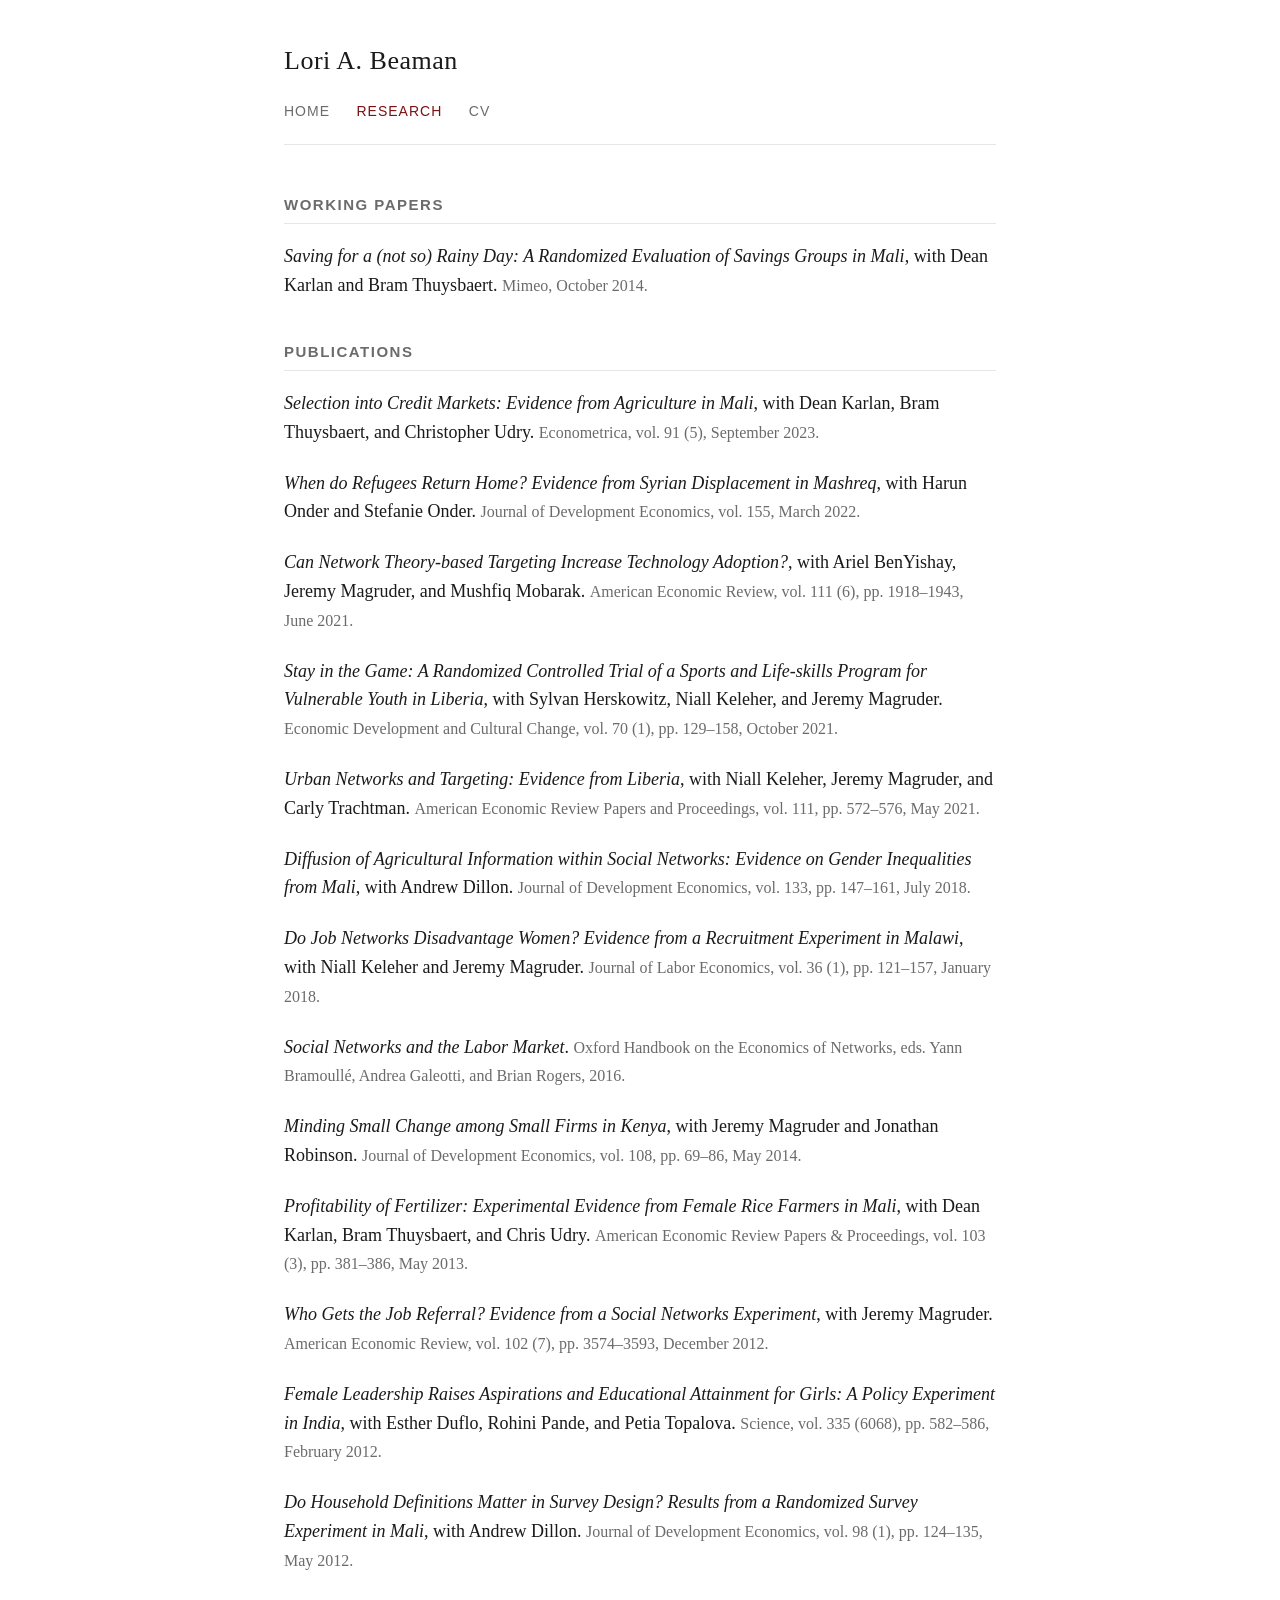
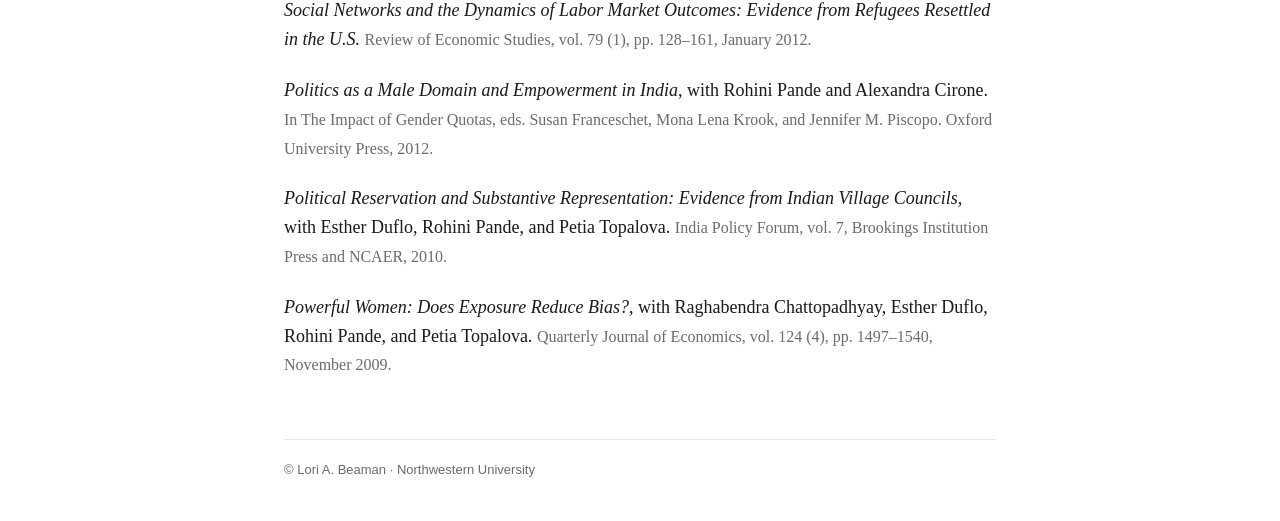
==== research.html @ d9690f34 "Add files via upload" ====
<!DOCTYPE html>
<html lang="en">
<head>
  <meta charset="utf-8">
  <meta name="viewport" content="width=device-width, initial-scale=1">
  <title>Research — Lori A. Beaman</title>
  <meta name="description" content="Publications and working papers by Lori A. Beaman.">
  <link rel="stylesheet" href="style.css">
</head>
<body>
  <div class="wrap">
    <header>
      <h1 class="site-name"><a href="index.html">Lori A. Beaman</a></h1>
      <nav>
        <a href="index.html">Home</a>
        <a href="research.html" class="active">Research</a>
        <a href="beaman_cv.pdf">CV</a>
      </nav>
    </header>

    <main>
      <h2>Working Papers</h2>
      <ul class="pub-list">
        <li>
          <span class="pub-title">Saving for a (not so) Rainy Day: A Randomized Evaluation of Savings Groups in Mali</span>,
          with Dean Karlan and Bram Thuysbaert.
          <span class="pub-meta">Mimeo, October 2014.</span>
        </li>
      </ul>

      <h2>Publications</h2>
      <ul class="pub-list">
        <li>
          <span class="pub-title">Selection into Credit Markets: Evidence from Agriculture in Mali</span>,
          with Dean Karlan, Bram Thuysbaert, and Christopher Udry.
          <span class="pub-meta">Econometrica, vol. 91 (5), September 2023.</span>
        </li>
        <li>
          <span class="pub-title">When do Refugees Return Home? Evidence from Syrian Displacement in Mashreq</span>,
          with Harun Onder and Stefanie Onder.
          <span class="pub-meta">Journal of Development Economics, vol. 155, March 2022.</span>
        </li>
        <li>
          <span class="pub-title">Can Network Theory-based Targeting Increase Technology Adoption?</span>,
          with Ariel BenYishay, Jeremy Magruder, and Mushfiq Mobarak.
          <span class="pub-meta">American Economic Review, vol. 111 (6), pp. 1918–1943, June 2021.</span>
        </li>
        <li>
          <span class="pub-title">Stay in the Game: A Randomized Controlled Trial of a Sports and Life-skills Program for Vulnerable Youth in Liberia</span>,
          with Sylvan Herskowitz, Niall Keleher, and Jeremy Magruder.
          <span class="pub-meta">Economic Development and Cultural Change, vol. 70 (1), pp. 129–158, October 2021.</span>
        </li>
        <li>
          <span class="pub-title">Urban Networks and Targeting: Evidence from Liberia</span>,
          with Niall Keleher, Jeremy Magruder, and Carly Trachtman.
          <span class="pub-meta">American Economic Review Papers and Proceedings, vol. 111, pp. 572–576, May 2021.</span>
        </li>
        <li>
          <span class="pub-title">Diffusion of Agricultural Information within Social Networks: Evidence on Gender Inequalities from Mali</span>,
          with Andrew Dillon.
          <span class="pub-meta">Journal of Development Economics, vol. 133, pp. 147–161, July 2018.</span>
        </li>
        <li>
          <span class="pub-title">Do Job Networks Disadvantage Women? Evidence from a Recruitment Experiment in Malawi</span>,
          with Niall Keleher and Jeremy Magruder.
          <span class="pub-meta">Journal of Labor Economics, vol. 36 (1), pp. 121–157, January 2018.</span>
        </li>
        <li>
          <span class="pub-title">Social Networks and the Labor Market</span>.
          <span class="pub-meta">Oxford Handbook on the Economics of Networks, eds. Yann Bramoullé, Andrea Galeotti, and Brian Rogers, 2016.</span>
        </li>
        <li>
          <span class="pub-title">Minding Small Change among Small Firms in Kenya</span>,
          with Jeremy Magruder and Jonathan Robinson.
          <span class="pub-meta">Journal of Development Economics, vol. 108, pp. 69–86, May 2014.</span>
        </li>
        <li>
          <span class="pub-title">Profitability of Fertilizer: Experimental Evidence from Female Rice Farmers in Mali</span>,
          with Dean Karlan, Bram Thuysbaert, and Chris Udry.
          <span class="pub-meta">American Economic Review Papers &amp; Proceedings, vol. 103 (3), pp. 381–386, May 2013.</span>
        </li>
        <li>
          <span class="pub-title">Who Gets the Job Referral? Evidence from a Social Networks Experiment</span>,
          with Jeremy Magruder.
          <span class="pub-meta">American Economic Review, vol. 102 (7), pp. 3574–3593, December 2012.</span>
        </li>
        <li>
          <span class="pub-title">Female Leadership Raises Aspirations and Educational Attainment for Girls: A Policy Experiment in India</span>,
          with Esther Duflo, Rohini Pande, and Petia Topalova.
          <span class="pub-meta">Science, vol. 335 (6068), pp. 582–586, February 2012.</span>
        </li>
        <li>
          <span class="pub-title">Do Household Definitions Matter in Survey Design? Results from a Randomized Survey Experiment in Mali</span>,
          with Andrew Dillon.
          <span class="pub-meta">Journal of Development Economics, vol. 98 (1), pp. 124–135, May 2012.</span>
        </li>
        <li>
          <span class="pub-title">Social Networks and the Dynamics of Labor Market Outcomes: Evidence from Refugees Resettled in the U.S.</span>
          <span class="pub-meta">Review of Economic Studies, vol. 79 (1), pp. 128–161, January 2012.</span>
        </li>
        <li>
          <span class="pub-title">Politics as a Male Domain and Empowerment in India</span>,
          with Rohini Pande and Alexandra Cirone.
          <span class="pub-meta">In The Impact of Gender Quotas, eds. Susan Franceschet, Mona Lena Krook, and Jennifer M. Piscopo. Oxford University Press, 2012.</span>
        </li>
        <li>
          <span class="pub-title">Political Reservation and Substantive Representation: Evidence from Indian Village Councils</span>,
          with Esther Duflo, Rohini Pande, and Petia Topalova.
          <span class="pub-meta">India Policy Forum, vol. 7, Brookings Institution Press and NCAER, 2010.</span>
        </li>
        <li>
          <span class="pub-title">Powerful Women: Does Exposure Reduce Bias?</span>,
          with Raghabendra Chattopadhyay, Esther Duflo, Rohini Pande, and Petia Topalova.
          <span class="pub-meta">Quarterly Journal of Economics, vol. 124 (4), pp. 1497–1540, November 2009.</span>
        </li>
      </ul>
    </main>

    <footer>
      &copy; Lori A. Beaman · Northwestern University
    </footer>
  </div>
</body>
</html>
---- style.css ----
:root {
  --ink: #1a1a1a;
  --muted: #6b6b6b;
  --rule: #e6e6e6;
  --link: #7b1113; /* Northwestern-ish deep red */
  --link-hover: #a1272a;
  --maxw: 760px;
}

* { box-sizing: border-box; }

html { -webkit-text-size-adjust: 100%; }

body {
  margin: 0;
  font-family: Georgia, "Times New Roman", serif;
  color: var(--ink);
  line-height: 1.6;
  font-size: 18px;
  background: #fff;
}

.wrap {
  max-width: var(--maxw);
  margin: 0 auto;
  padding: 0 24px;
}

/* Header / nav */
header {
  padding: 40px 0 8px;
}

.site-name {
  font-size: 26px;
  letter-spacing: 0.5px;
  margin: 0;
  font-weight: normal;
}

.site-name a { color: var(--ink); text-decoration: none; }

nav {
  margin-top: 14px;
  padding-bottom: 20px;
  border-bottom: 1px solid var(--rule);
}

nav a {
  font-family: Arial, Helvetica, sans-serif;
  font-size: 14px;
  text-transform: uppercase;
  letter-spacing: 1px;
  color: var(--muted);
  text-decoration: none;
  margin-right: 22px;
}

nav a:hover, nav a.active { color: var(--link); }

/* Home layout */
.intro {
  display: flex;
  gap: 32px;
  align-items: flex-start;
  padding: 36px 0 8px;
}

.intro img {
  width: 180px;
  height: auto;
  border-radius: 3px;
  flex-shrink: 0;
}

.intro .lede { margin-top: 0; }

h2 {
  font-size: 15px;
  font-family: Arial, Helvetica, sans-serif;
  text-transform: uppercase;
  letter-spacing: 1.5px;
  color: var(--muted);
  border-bottom: 1px solid var(--rule);
  padding-bottom: 6px;
  margin: 40px 0 18px;
}

a { color: var(--link); text-decoration: none; }
a:hover { color: var(--link-hover); text-decoration: underline; }

.contact p { margin: 4px 0; }

/* Publications */
.pub-list { list-style: none; padding: 0; margin: 0; }
.pub-list li { margin-bottom: 22px; }
.pub-title { font-style: italic; }
.pub-meta { color: var(--muted); font-size: 16px; }
.pub-links { font-family: Arial, Helvetica, sans-serif; font-size: 14px; }

footer {
  margin: 60px 0 40px;
  padding-top: 20px;
  border-top: 1px solid var(--rule);
  font-family: Arial, Helvetica, sans-serif;
  font-size: 13px;
  color: var(--muted);
}

@media (max-width: 560px) {
  body { font-size: 17px; }
  .intro { flex-direction: column; gap: 20px; }
  .intro img { width: 150px; }
}
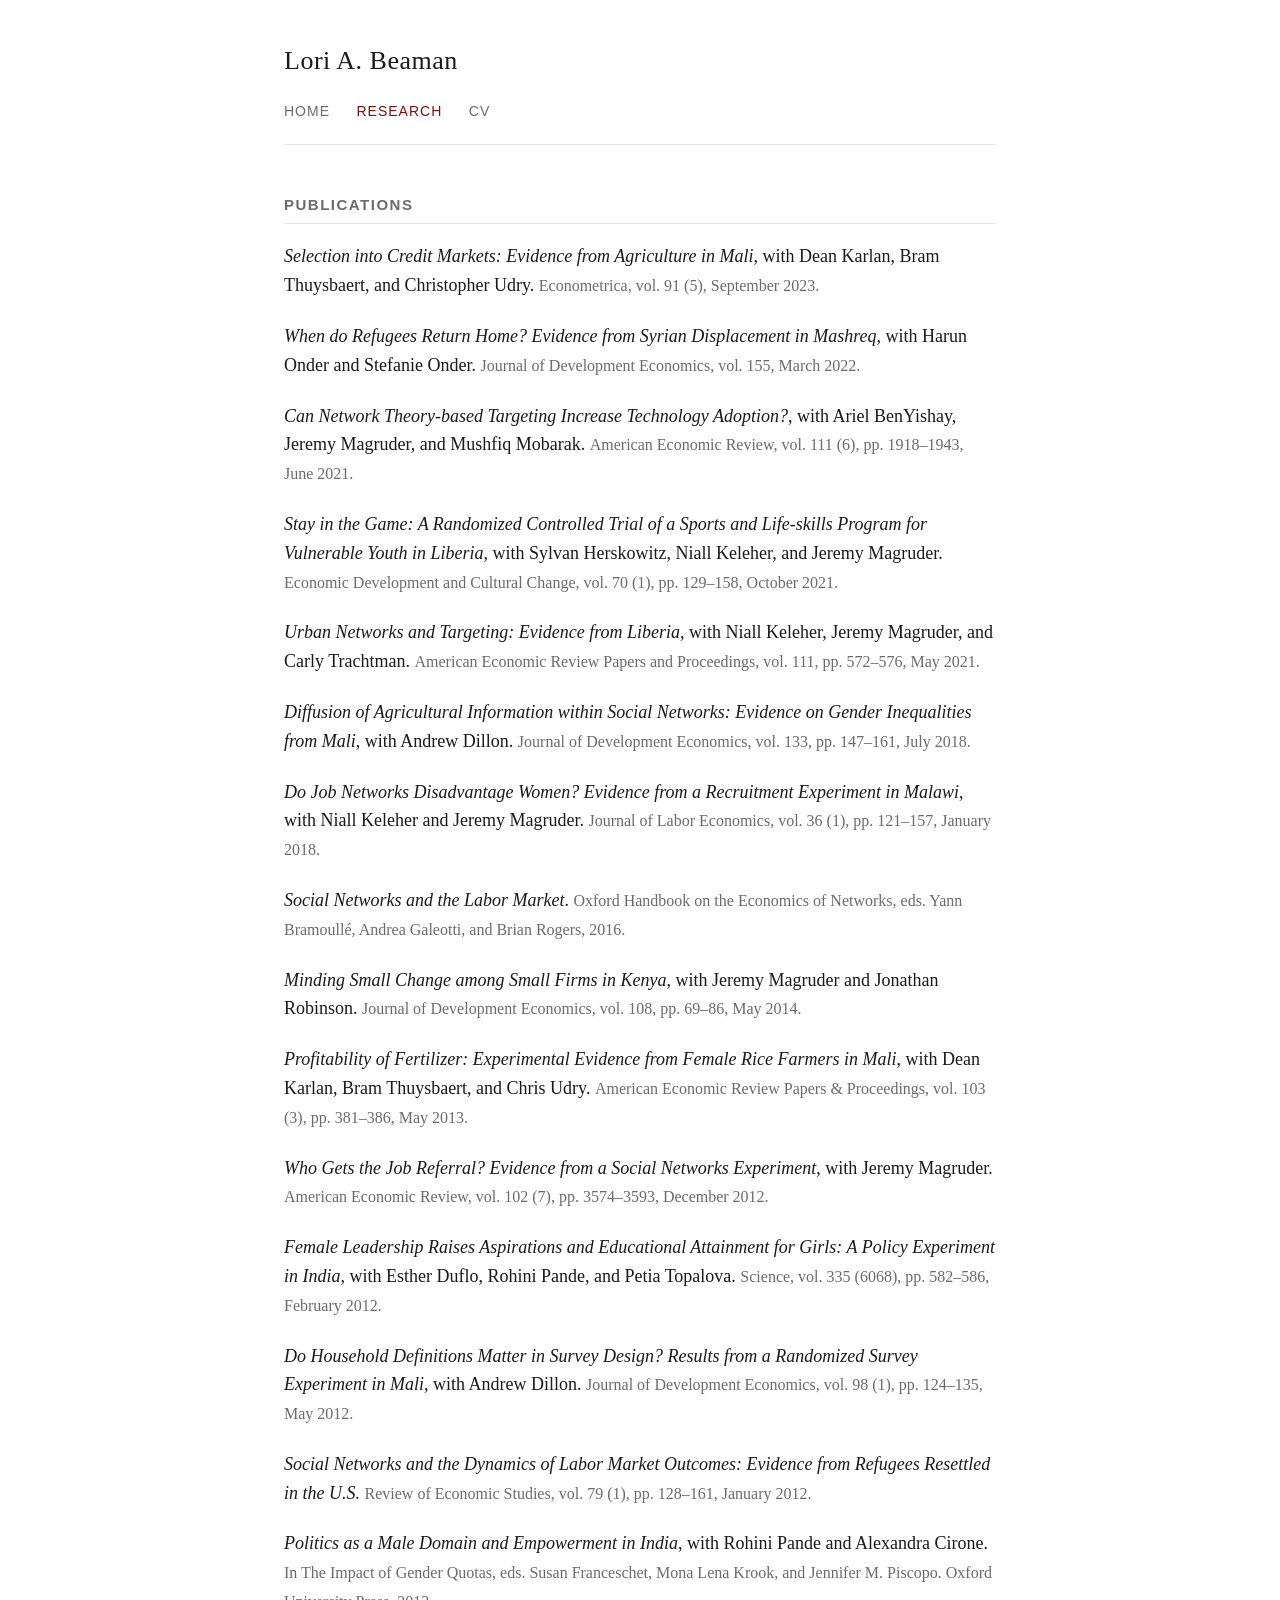
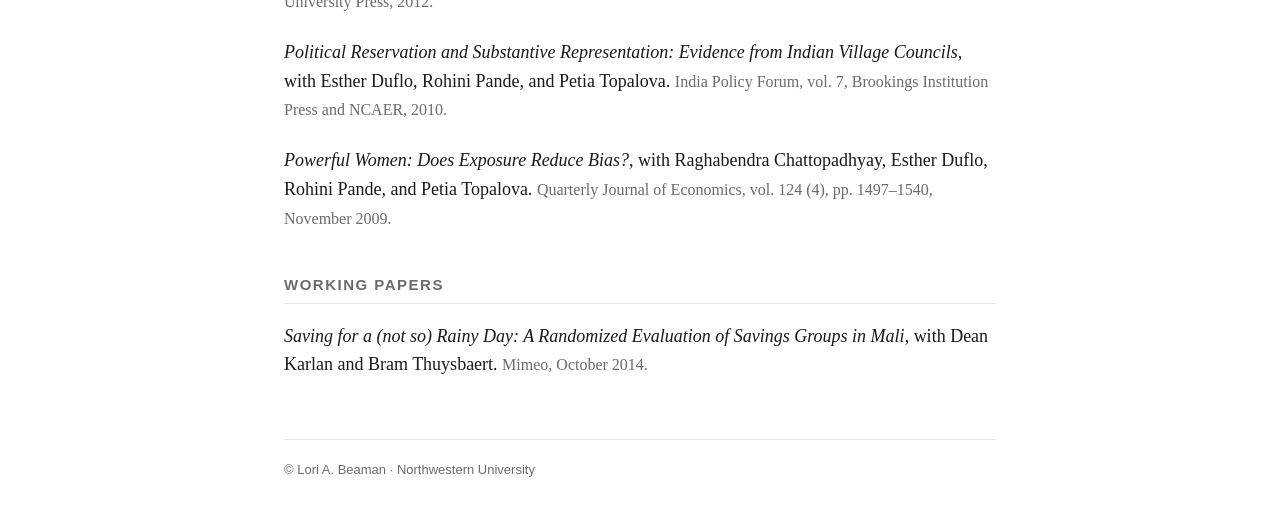
==== commit 8a25454c: "Update research.html" ====
--- a/research.html
+++ b/research.html
@@ -19,14 +19,6 @@
     </header>
 
     <main>
-      <h2>Working Papers</h2>
-      <ul class="pub-list">
-        <li>
-          <span class="pub-title">Saving for a (not so) Rainy Day: A Randomized Evaluation of Savings Groups in Mali</span>,
-          with Dean Karlan and Bram Thuysbaert.
-          <span class="pub-meta">Mimeo, October 2014.</span>
-        </li>
-      </ul>
 
       <h2>Publications</h2>
       <ul class="pub-list">
@@ -114,6 +106,15 @@
           <span class="pub-meta">Quarterly Journal of Economics, vol. 124 (4), pp. 1497–1540, November 2009.</span>
         </li>
       </ul>
+
+            <h2>Working Papers</h2>
+      <ul class="pub-list">
+        <li>
+          <span class="pub-title">Saving for a (not so) Rainy Day: A Randomized Evaluation of Savings Groups in Mali</span>,
+          with Dean Karlan and Bram Thuysbaert.
+          <span class="pub-meta">Mimeo, October 2014.</span>
+        </li>
+      </ul>
     </main>
 
     <footer>
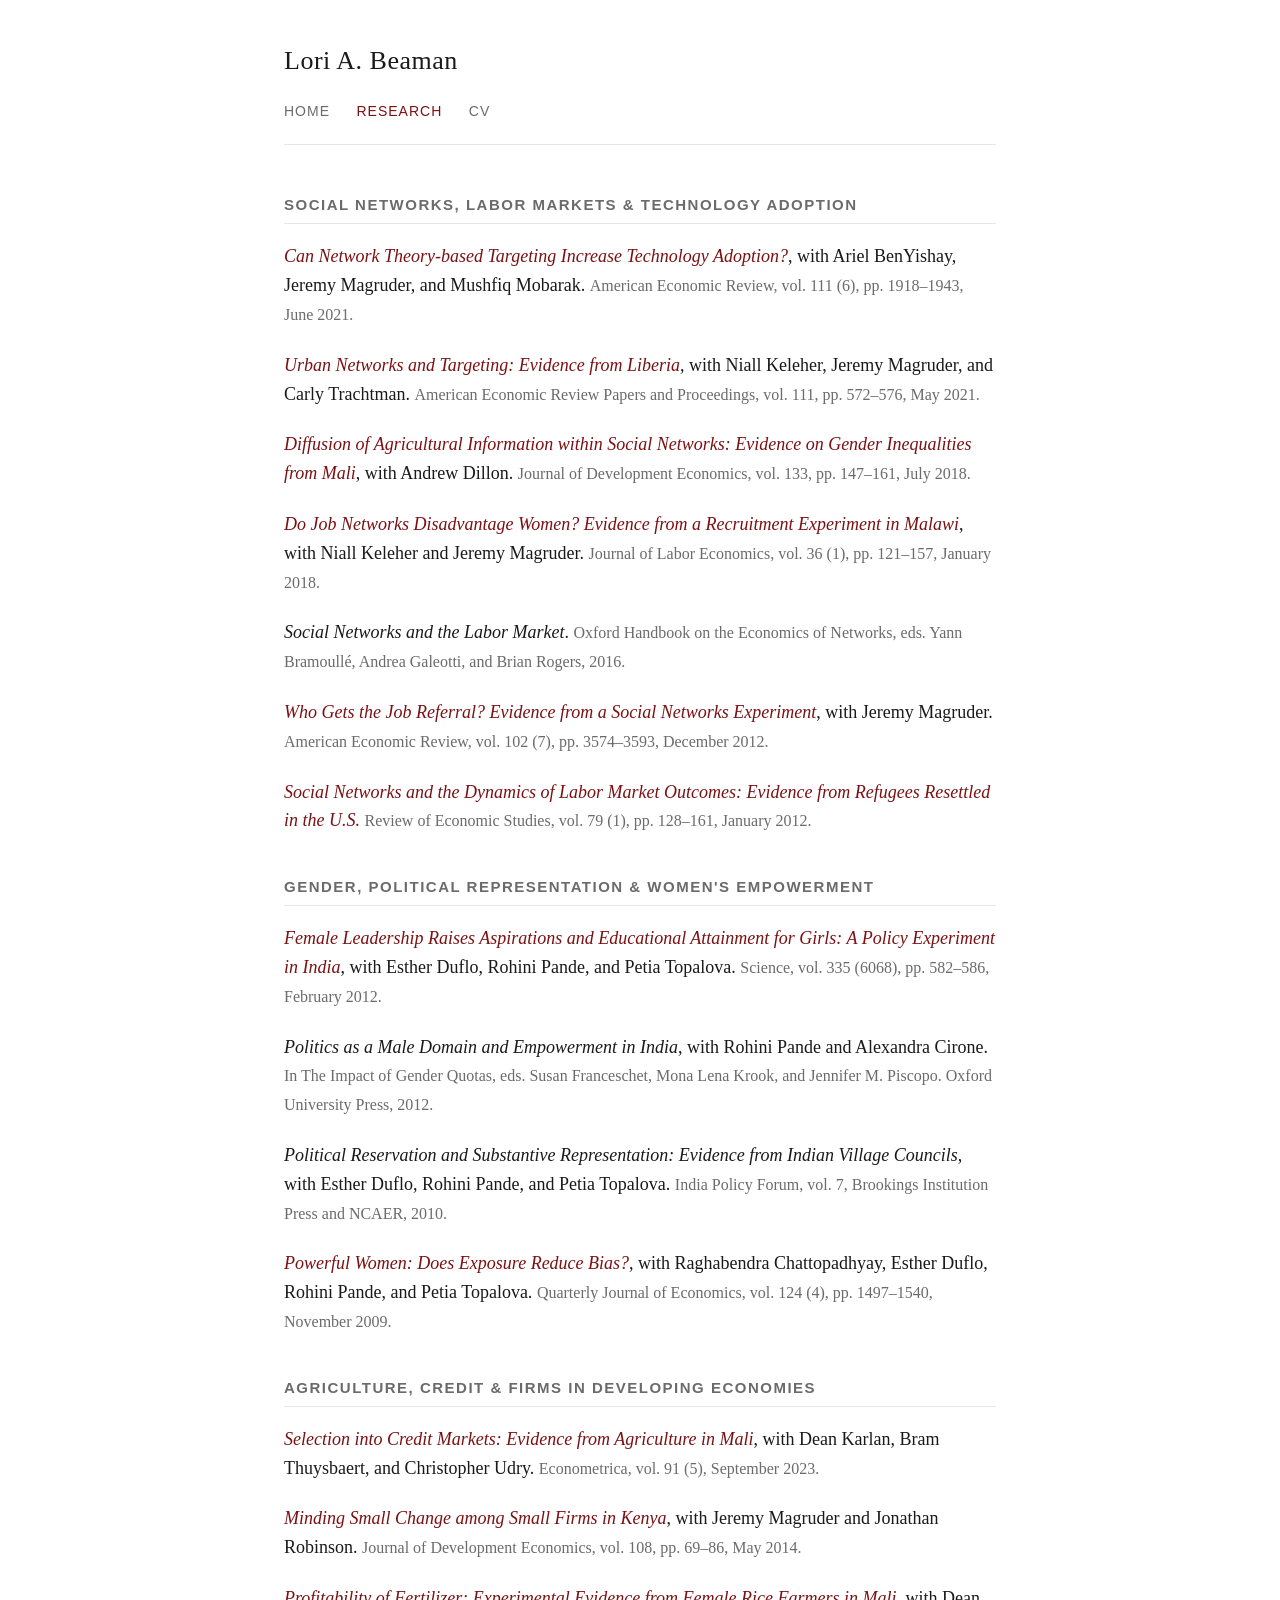
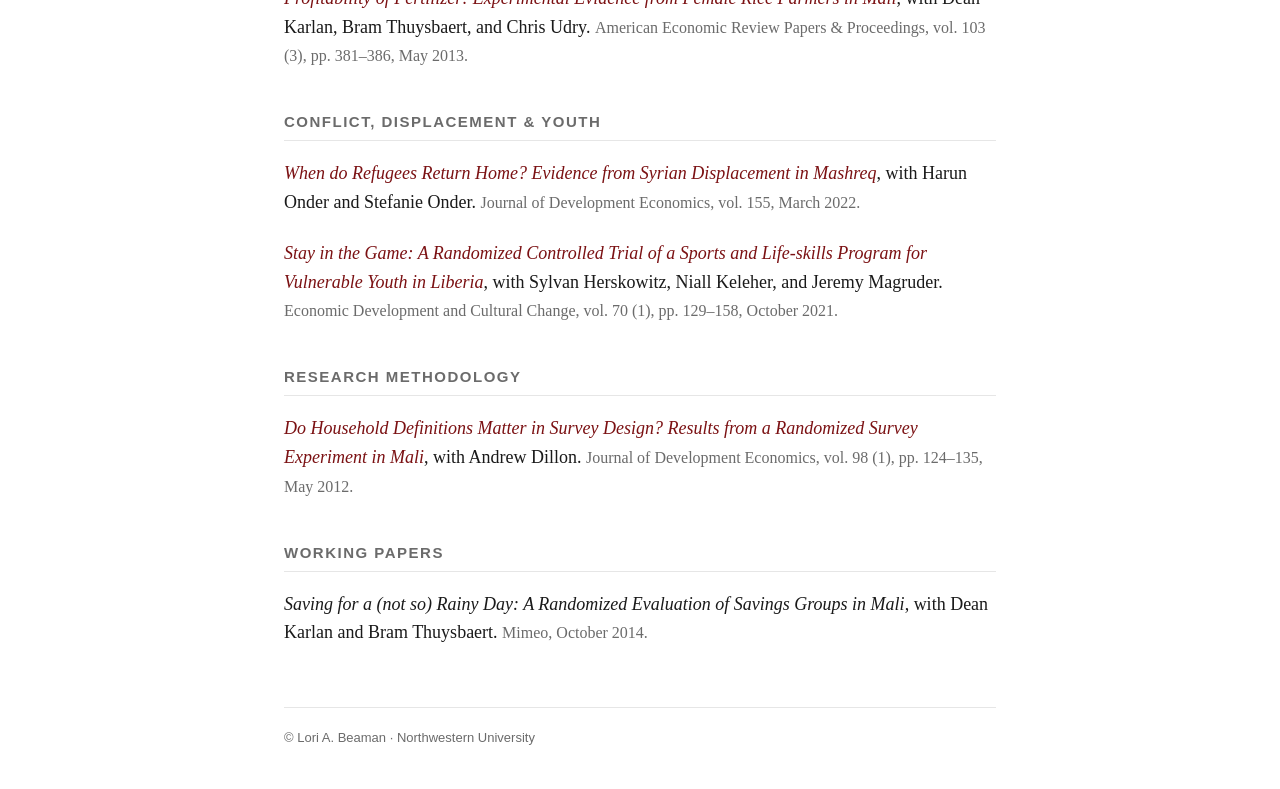
==== commit a59fccee: "Update file structure and research file" ====
--- a/research.html
+++ b/research.html
@@ -19,41 +19,25 @@
     </header>
 
     <main>
-
-      <h2>Publications</h2>
+      <h2>Social Networks, Labor Markets &amp; Technology Adoption</h2>
       <ul class="pub-list">
         <li>
-          <span class="pub-title">Selection into Credit Markets: Evidence from Agriculture in Mali</span>,
-          with Dean Karlan, Bram Thuysbaert, and Christopher Udry.
-          <span class="pub-meta">Econometrica, vol. 91 (5), September 2023.</span>
-        </li>
-        <li>
-          <span class="pub-title">When do Refugees Return Home? Evidence from Syrian Displacement in Mashreq</span>,
-          with Harun Onder and Stefanie Onder.
-          <span class="pub-meta">Journal of Development Economics, vol. 155, March 2022.</span>
-        </li>
-        <li>
-          <span class="pub-title">Can Network Theory-based Targeting Increase Technology Adoption?</span>,
+          <a class="pub-title" href="papers/BBMM_Jan2021.pdf">Can Network Theory-based Targeting Increase Technology Adoption?</a>,
           with Ariel BenYishay, Jeremy Magruder, and Mushfiq Mobarak.
           <span class="pub-meta">American Economic Review, vol. 111 (6), pp. 1918–1943, June 2021.</span>
         </li>
         <li>
-          <span class="pub-title">Stay in the Game: A Randomized Controlled Trial of a Sports and Life-skills Program for Vulnerable Youth in Liberia</span>,
-          with Sylvan Herskowitz, Niall Keleher, and Jeremy Magruder.
-          <span class="pub-meta">Economic Development and Cultural Change, vol. 70 (1), pp. 129–158, October 2021.</span>
-        </li>
-        <li>
-          <span class="pub-title">Urban Networks and Targeting: Evidence from Liberia</span>,
+          <a class="pub-title" href="papers/BKMT_Jan2021.pdf">Urban Networks and Targeting: Evidence from Liberia</a>,
           with Niall Keleher, Jeremy Magruder, and Carly Trachtman.
           <span class="pub-meta">American Economic Review Papers and Proceedings, vol. 111, pp. 572–576, May 2021.</span>
         </li>
         <li>
-          <span class="pub-title">Diffusion of Agricultural Information within Social Networks: Evidence on Gender Inequalities from Mali</span>,
+          <a class="pub-title" href="papers/BD_composting_2017.pdf">Diffusion of Agricultural Information within Social Networks: Evidence on Gender Inequalities from Mali</a>,
           with Andrew Dillon.
           <span class="pub-meta">Journal of Development Economics, vol. 133, pp. 147–161, July 2018.</span>
         </li>
         <li>
-          <span class="pub-title">Do Job Networks Disadvantage Women? Evidence from a Recruitment Experiment in Malawi</span>,
+          <a class="pub-title" href="papers/bkm_recruitment.pdf">Do Job Networks Disadvantage Women? Evidence from a Recruitment Experiment in Malawi</a>,
           with Niall Keleher and Jeremy Magruder.
           <span class="pub-meta">Journal of Labor Economics, vol. 36 (1), pp. 121–157, January 2018.</span>
         </li>
@@ -62,33 +46,22 @@
           <span class="pub-meta">Oxford Handbook on the Economics of Networks, eds. Yann Bramoullé, Andrea Galeotti, and Brian Rogers, 2016.</span>
         </li>
         <li>
-          <span class="pub-title">Minding Small Change among Small Firms in Kenya</span>,
-          with Jeremy Magruder and Jonathan Robinson.
-          <span class="pub-meta">Journal of Development Economics, vol. 108, pp. 69–86, May 2014.</span>
-        </li>
-        <li>
-          <span class="pub-title">Profitability of Fertilizer: Experimental Evidence from Female Rice Farmers in Mali</span>,
-          with Dean Karlan, Bram Thuysbaert, and Chris Udry.
-          <span class="pub-meta">American Economic Review Papers &amp; Proceedings, vol. 103 (3), pp. 381–386, May 2013.</span>
-        </li>
-        <li>
-          <span class="pub-title">Who Gets the Job Referral? Evidence from a Social Networks Experiment</span>,
+          <a class="pub-title" href="papers/beamanmagruder_networks.pdf">Who Gets the Job Referral? Evidence from a Social Networks Experiment</a>,
           with Jeremy Magruder.
           <span class="pub-meta">American Economic Review, vol. 102 (7), pp. 3574–3593, December 2012.</span>
         </li>
         <li>
-          <span class="pub-title">Female Leadership Raises Aspirations and Educational Attainment for Girls: A Policy Experiment in India</span>,
+          <a class="pub-title" href="papers/beaman_ethnicnetworks.pdf">Social Networks and the Dynamics of Labor Market Outcomes: Evidence from Refugees Resettled in the U.S.</a>
+          <span class="pub-meta">Review of Economic Studies, vol. 79 (1), pp. 128–161, January 2012.</span>
+        </li>
+      </ul>
+
+      <h2>Gender, Political Representation &amp; Women's Empowerment</h2>
+      <ul class="pub-list">
+        <li>
+          <a class="pub-title" href="https://doi.org/10.1126/science.1212382">Female Leadership Raises Aspirations and Educational Attainment for Girls: A Policy Experiment in India</a>,
           with Esther Duflo, Rohini Pande, and Petia Topalova.
           <span class="pub-meta">Science, vol. 335 (6068), pp. 582–586, February 2012.</span>
-        </li>
-        <li>
-          <span class="pub-title">Do Household Definitions Matter in Survey Design? Results from a Randomized Survey Experiment in Mali</span>,
-          with Andrew Dillon.
-          <span class="pub-meta">Journal of Development Economics, vol. 98 (1), pp. 124–135, May 2012.</span>
-        </li>
-        <li>
-          <span class="pub-title">Social Networks and the Dynamics of Labor Market Outcomes: Evidence from Refugees Resettled in the U.S.</span>
-          <span class="pub-meta">Review of Economic Studies, vol. 79 (1), pp. 128–161, January 2012.</span>
         </li>
         <li>
           <span class="pub-title">Politics as a Male Domain and Empowerment in India</span>,
@@ -101,13 +74,55 @@
           <span class="pub-meta">India Policy Forum, vol. 7, Brookings Institution Press and NCAER, 2010.</span>
         </li>
         <li>
-          <span class="pub-title">Powerful Women: Does Exposure Reduce Bias?</span>,
+          <a class="pub-title" href="papers/powerfulwomen.pdf">Powerful Women: Does Exposure Reduce Bias?</a>,
           with Raghabendra Chattopadhyay, Esther Duflo, Rohini Pande, and Petia Topalova.
           <span class="pub-meta">Quarterly Journal of Economics, vol. 124 (4), pp. 1497–1540, November 2009.</span>
         </li>
       </ul>
 
-            <h2>Working Papers</h2>
+      <h2>Agriculture, Credit &amp; Firms in Developing Economies</h2>
+      <ul class="pub-list">
+        <li>
+          <a class="pub-title" href="papers/BKTU_March2023_all.pdf">Selection into Credit Markets: Evidence from Agriculture in Mali</a>,
+          with Dean Karlan, Bram Thuysbaert, and Christopher Udry.
+          <span class="pub-meta">Econometrica, vol. 91 (5), September 2023.</span>
+        </li>
+        <li>
+          <a class="pub-title" href="papers/BMR_change_Jan2014.pdf">Minding Small Change among Small Firms in Kenya</a>,
+          with Jeremy Magruder and Jonathan Robinson.
+          <span class="pub-meta">Journal of Development Economics, vol. 108, pp. 69–86, May 2014.</span>
+        </li>
+        <li>
+          <a class="pub-title" href="papers/fertilizer_mali.pdf">Profitability of Fertilizer: Experimental Evidence from Female Rice Farmers in Mali</a>,
+          with Dean Karlan, Bram Thuysbaert, and Chris Udry.
+          <span class="pub-meta">American Economic Review Papers &amp; Proceedings, vol. 103 (3), pp. 381–386, May 2013.</span>
+        </li>
+      </ul>
+
+      <h2>Conflict, Displacement &amp; Youth</h2>
+      <ul class="pub-list">
+        <li>
+          <a class="pub-title" href="papers/Beamanetal_2022_JDE.pdf">When do Refugees Return Home? Evidence from Syrian Displacement in Mashreq</a>,
+          with Harun Onder and Stefanie Onder.
+          <span class="pub-meta">Journal of Development Economics, vol. 155, March 2022.</span>
+        </li>
+        <li>
+          <a class="pub-title" href="papers/BHKM_2019.pdf">Stay in the Game: A Randomized Controlled Trial of a Sports and Life-skills Program for Vulnerable Youth in Liberia</a>,
+          with Sylvan Herskowitz, Niall Keleher, and Jeremy Magruder.
+          <span class="pub-meta">Economic Development and Cultural Change, vol. 70 (1), pp. 129–158, October 2021.</span>
+        </li>
+      </ul>
+
+      <h2>Research Methodology</h2>
+      <ul class="pub-list">
+        <li>
+          <a class="pub-title" href="papers/beamandillon_HHdef.pdf">Do Household Definitions Matter in Survey Design? Results from a Randomized Survey Experiment in Mali</a>,
+          with Andrew Dillon.
+          <span class="pub-meta">Journal of Development Economics, vol. 98 (1), pp. 124–135, May 2012.</span>
+        </li>
+      </ul>
+
+      <h2>Working Papers</h2>
       <ul class="pub-list">
         <li>
           <span class="pub-title">Saving for a (not so) Rainy Day: A Randomized Evaluation of Savings Groups in Mali</span>,
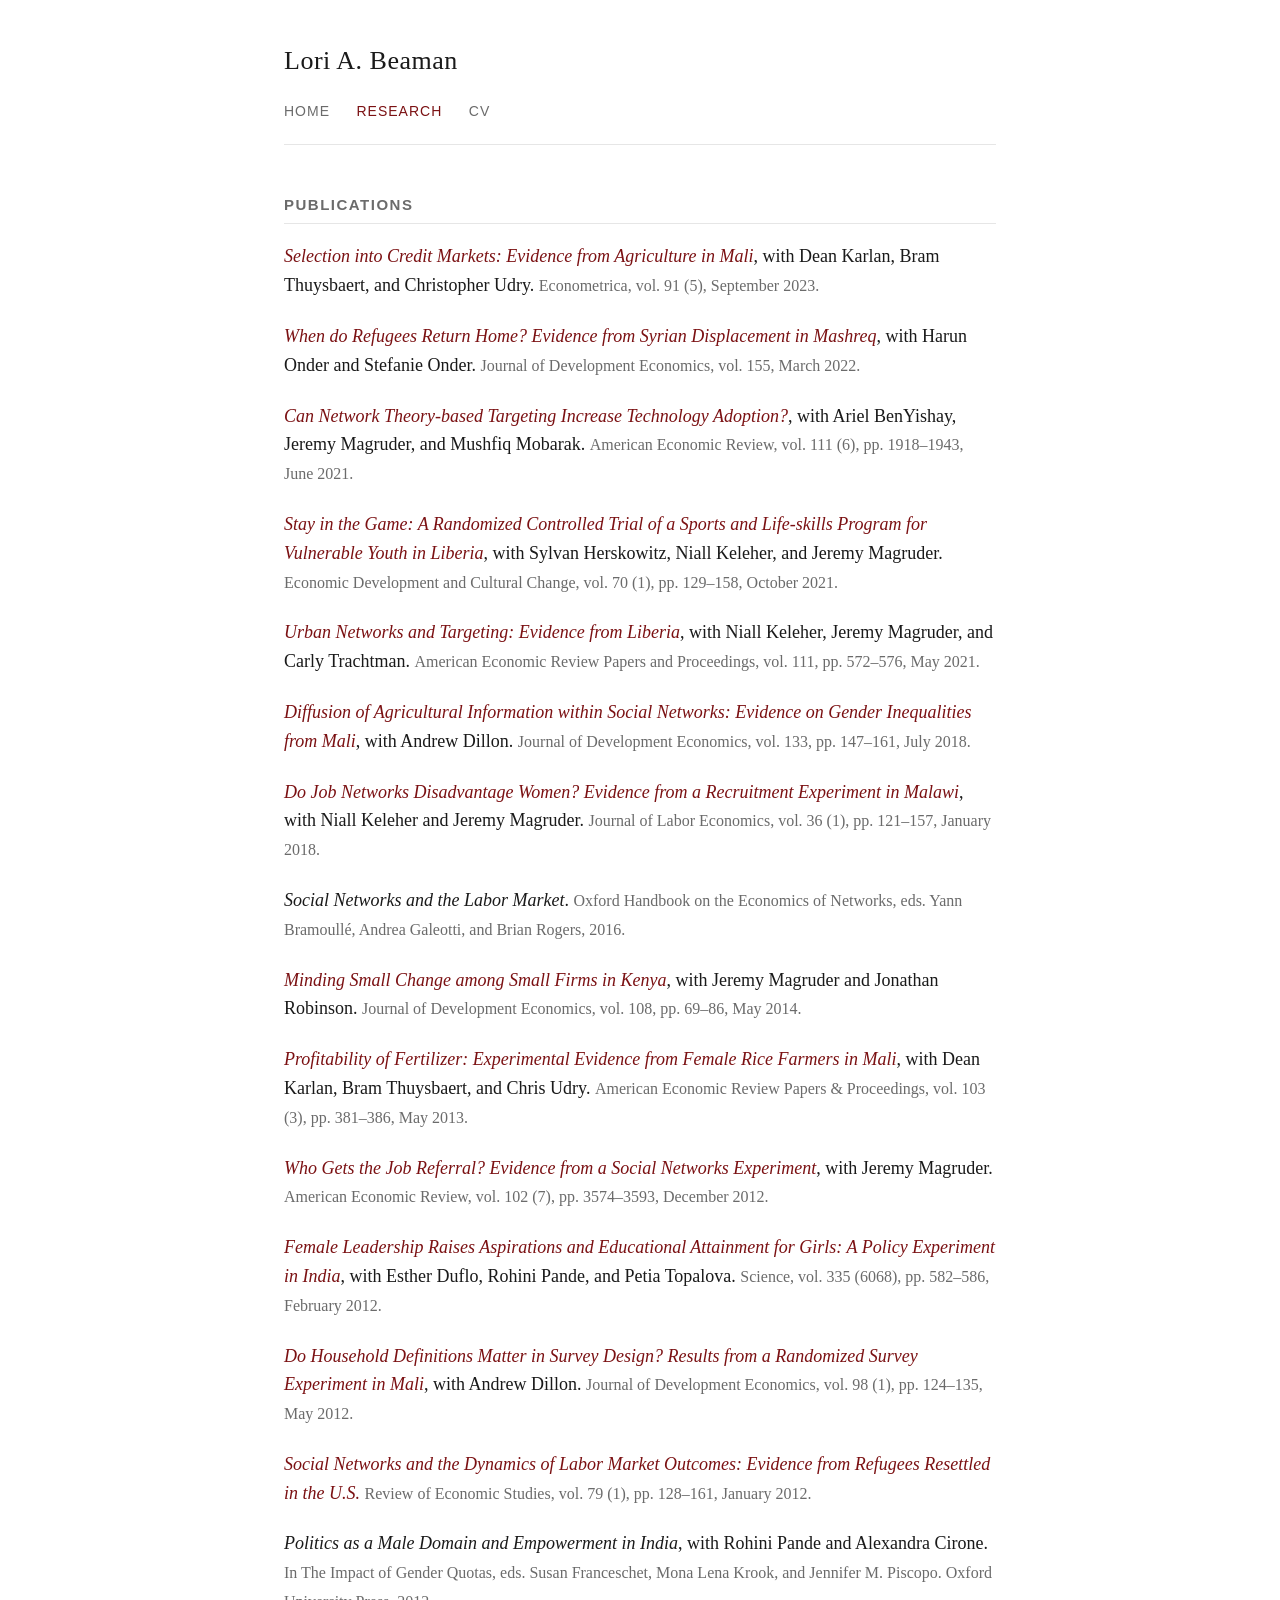
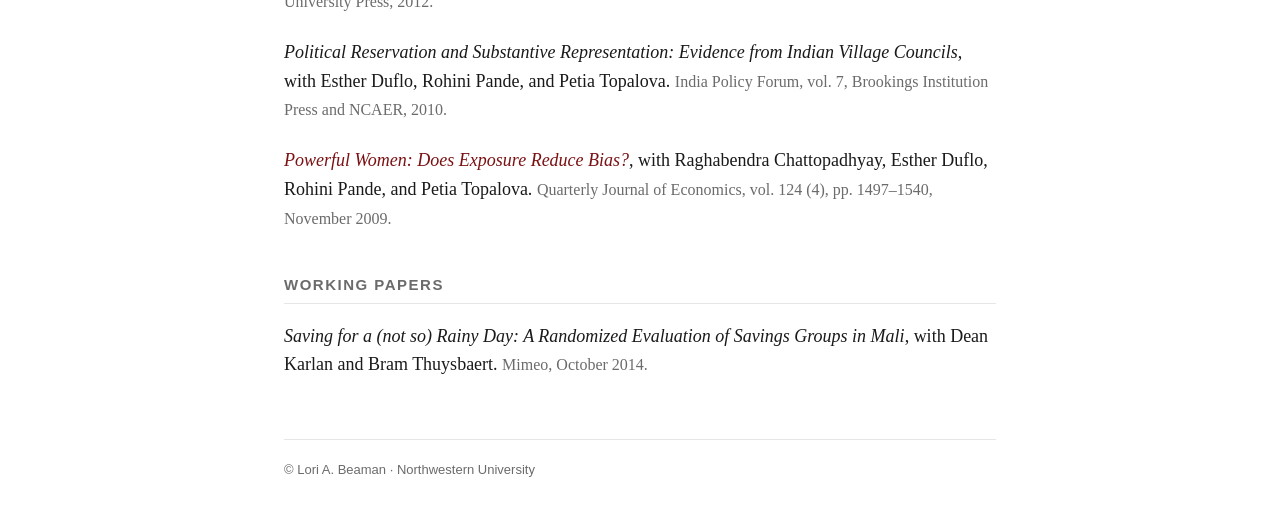
==== commit ef1a0875: "Update research.html" ====
--- a/research.html
+++ b/research.html
@@ -19,12 +19,27 @@
     </header>
 
     <main>
-      <h2>Social Networks, Labor Markets &amp; Technology Adoption</h2>
+      <h2>Publications</h2>
       <ul class="pub-list">
+        <li>
+          <a class="pub-title" href="papers/BKTU_March2023_all.pdf">Selection into Credit Markets: Evidence from Agriculture in Mali</a>,
+          with Dean Karlan, Bram Thuysbaert, and Christopher Udry.
+          <span class="pub-meta">Econometrica, vol. 91 (5), September 2023.</span>
+        </li>
+        <li>
+          <a class="pub-title" href="papers/Beamanetal_2022_JDE.pdf">When do Refugees Return Home? Evidence from Syrian Displacement in Mashreq</a>,
+          with Harun Onder and Stefanie Onder.
+          <span class="pub-meta">Journal of Development Economics, vol. 155, March 2022.</span>
+        </li>
         <li>
           <a class="pub-title" href="papers/BBMM_Jan2021.pdf">Can Network Theory-based Targeting Increase Technology Adoption?</a>,
           with Ariel BenYishay, Jeremy Magruder, and Mushfiq Mobarak.
           <span class="pub-meta">American Economic Review, vol. 111 (6), pp. 1918–1943, June 2021.</span>
+        </li>
+        <li>
+          <a class="pub-title" href="papers/BHKM_2019.pdf">Stay in the Game: A Randomized Controlled Trial of a Sports and Life-skills Program for Vulnerable Youth in Liberia</a>,
+          with Sylvan Herskowitz, Niall Keleher, and Jeremy Magruder.
+          <span class="pub-meta">Economic Development and Cultural Change, vol. 70 (1), pp. 129–158, October 2021.</span>
         </li>
         <li>
           <a class="pub-title" href="papers/BKMT_Jan2021.pdf">Urban Networks and Targeting: Evidence from Liberia</a>,
@@ -46,22 +61,33 @@
           <span class="pub-meta">Oxford Handbook on the Economics of Networks, eds. Yann Bramoullé, Andrea Galeotti, and Brian Rogers, 2016.</span>
         </li>
         <li>
+          <a class="pub-title" href="papers/BMR_change_Jan2014.pdf">Minding Small Change among Small Firms in Kenya</a>,
+          with Jeremy Magruder and Jonathan Robinson.
+          <span class="pub-meta">Journal of Development Economics, vol. 108, pp. 69–86, May 2014.</span>
+        </li>
+        <li>
+          <a class="pub-title" href="papers/fertilizer_mali.pdf">Profitability of Fertilizer: Experimental Evidence from Female Rice Farmers in Mali</a>,
+          with Dean Karlan, Bram Thuysbaert, and Chris Udry.
+          <span class="pub-meta">American Economic Review Papers &amp; Proceedings, vol. 103 (3), pp. 381–386, May 2013.</span>
+        </li>
+        <li>
           <a class="pub-title" href="papers/beamanmagruder_networks.pdf">Who Gets the Job Referral? Evidence from a Social Networks Experiment</a>,
           with Jeremy Magruder.
           <span class="pub-meta">American Economic Review, vol. 102 (7), pp. 3574–3593, December 2012.</span>
         </li>
         <li>
-          <a class="pub-title" href="papers/beaman_ethnicnetworks.pdf">Social Networks and the Dynamics of Labor Market Outcomes: Evidence from Refugees Resettled in the U.S.</a>
-          <span class="pub-meta">Review of Economic Studies, vol. 79 (1), pp. 128–161, January 2012.</span>
-        </li>
-      </ul>
-
-      <h2>Gender, Political Representation &amp; Women's Empowerment</h2>
-      <ul class="pub-list">
-        <li>
           <a class="pub-title" href="https://doi.org/10.1126/science.1212382">Female Leadership Raises Aspirations and Educational Attainment for Girls: A Policy Experiment in India</a>,
           with Esther Duflo, Rohini Pande, and Petia Topalova.
           <span class="pub-meta">Science, vol. 335 (6068), pp. 582–586, February 2012.</span>
+        </li>
+        <li>
+          <a class="pub-title" href="papers/beamandillon_HHdef.pdf">Do Household Definitions Matter in Survey Design? Results from a Randomized Survey Experiment in Mali</a>,
+          with Andrew Dillon.
+          <span class="pub-meta">Journal of Development Economics, vol. 98 (1), pp. 124–135, May 2012.</span>
+        </li>
+        <li>
+          <a class="pub-title" href="papers/beaman_ethnicnetworks.pdf">Social Networks and the Dynamics of Labor Market Outcomes: Evidence from Refugees Resettled in the U.S.</a>
+          <span class="pub-meta">Review of Economic Studies, vol. 79 (1), pp. 128–161, January 2012.</span>
         </li>
         <li>
           <span class="pub-title">Politics as a Male Domain and Empowerment in India</span>,
@@ -77,48 +103,6 @@
           <a class="pub-title" href="papers/powerfulwomen.pdf">Powerful Women: Does Exposure Reduce Bias?</a>,
           with Raghabendra Chattopadhyay, Esther Duflo, Rohini Pande, and Petia Topalova.
           <span class="pub-meta">Quarterly Journal of Economics, vol. 124 (4), pp. 1497–1540, November 2009.</span>
-        </li>
-      </ul>
-
-      <h2>Agriculture, Credit &amp; Firms in Developing Economies</h2>
-      <ul class="pub-list">
-        <li>
-          <a class="pub-title" href="papers/BKTU_March2023_all.pdf">Selection into Credit Markets: Evidence from Agriculture in Mali</a>,
-          with Dean Karlan, Bram Thuysbaert, and Christopher Udry.
-          <span class="pub-meta">Econometrica, vol. 91 (5), September 2023.</span>
-        </li>
-        <li>
-          <a class="pub-title" href="papers/BMR_change_Jan2014.pdf">Minding Small Change among Small Firms in Kenya</a>,
-          with Jeremy Magruder and Jonathan Robinson.
-          <span class="pub-meta">Journal of Development Economics, vol. 108, pp. 69–86, May 2014.</span>
-        </li>
-        <li>
-          <a class="pub-title" href="papers/fertilizer_mali.pdf">Profitability of Fertilizer: Experimental Evidence from Female Rice Farmers in Mali</a>,
-          with Dean Karlan, Bram Thuysbaert, and Chris Udry.
-          <span class="pub-meta">American Economic Review Papers &amp; Proceedings, vol. 103 (3), pp. 381–386, May 2013.</span>
-        </li>
-      </ul>
-
-      <h2>Conflict, Displacement &amp; Youth</h2>
-      <ul class="pub-list">
-        <li>
-          <a class="pub-title" href="papers/Beamanetal_2022_JDE.pdf">When do Refugees Return Home? Evidence from Syrian Displacement in Mashreq</a>,
-          with Harun Onder and Stefanie Onder.
-          <span class="pub-meta">Journal of Development Economics, vol. 155, March 2022.</span>
-        </li>
-        <li>
-          <a class="pub-title" href="papers/BHKM_2019.pdf">Stay in the Game: A Randomized Controlled Trial of a Sports and Life-skills Program for Vulnerable Youth in Liberia</a>,
-          with Sylvan Herskowitz, Niall Keleher, and Jeremy Magruder.
-          <span class="pub-meta">Economic Development and Cultural Change, vol. 70 (1), pp. 129–158, October 2021.</span>
-        </li>
-      </ul>
-
-      <h2>Research Methodology</h2>
-      <ul class="pub-list">
-        <li>
-          <a class="pub-title" href="papers/beamandillon_HHdef.pdf">Do Household Definitions Matter in Survey Design? Results from a Randomized Survey Experiment in Mali</a>,
-          with Andrew Dillon.
-          <span class="pub-meta">Journal of Development Economics, vol. 98 (1), pp. 124–135, May 2012.</span>
         </li>
       </ul>
 
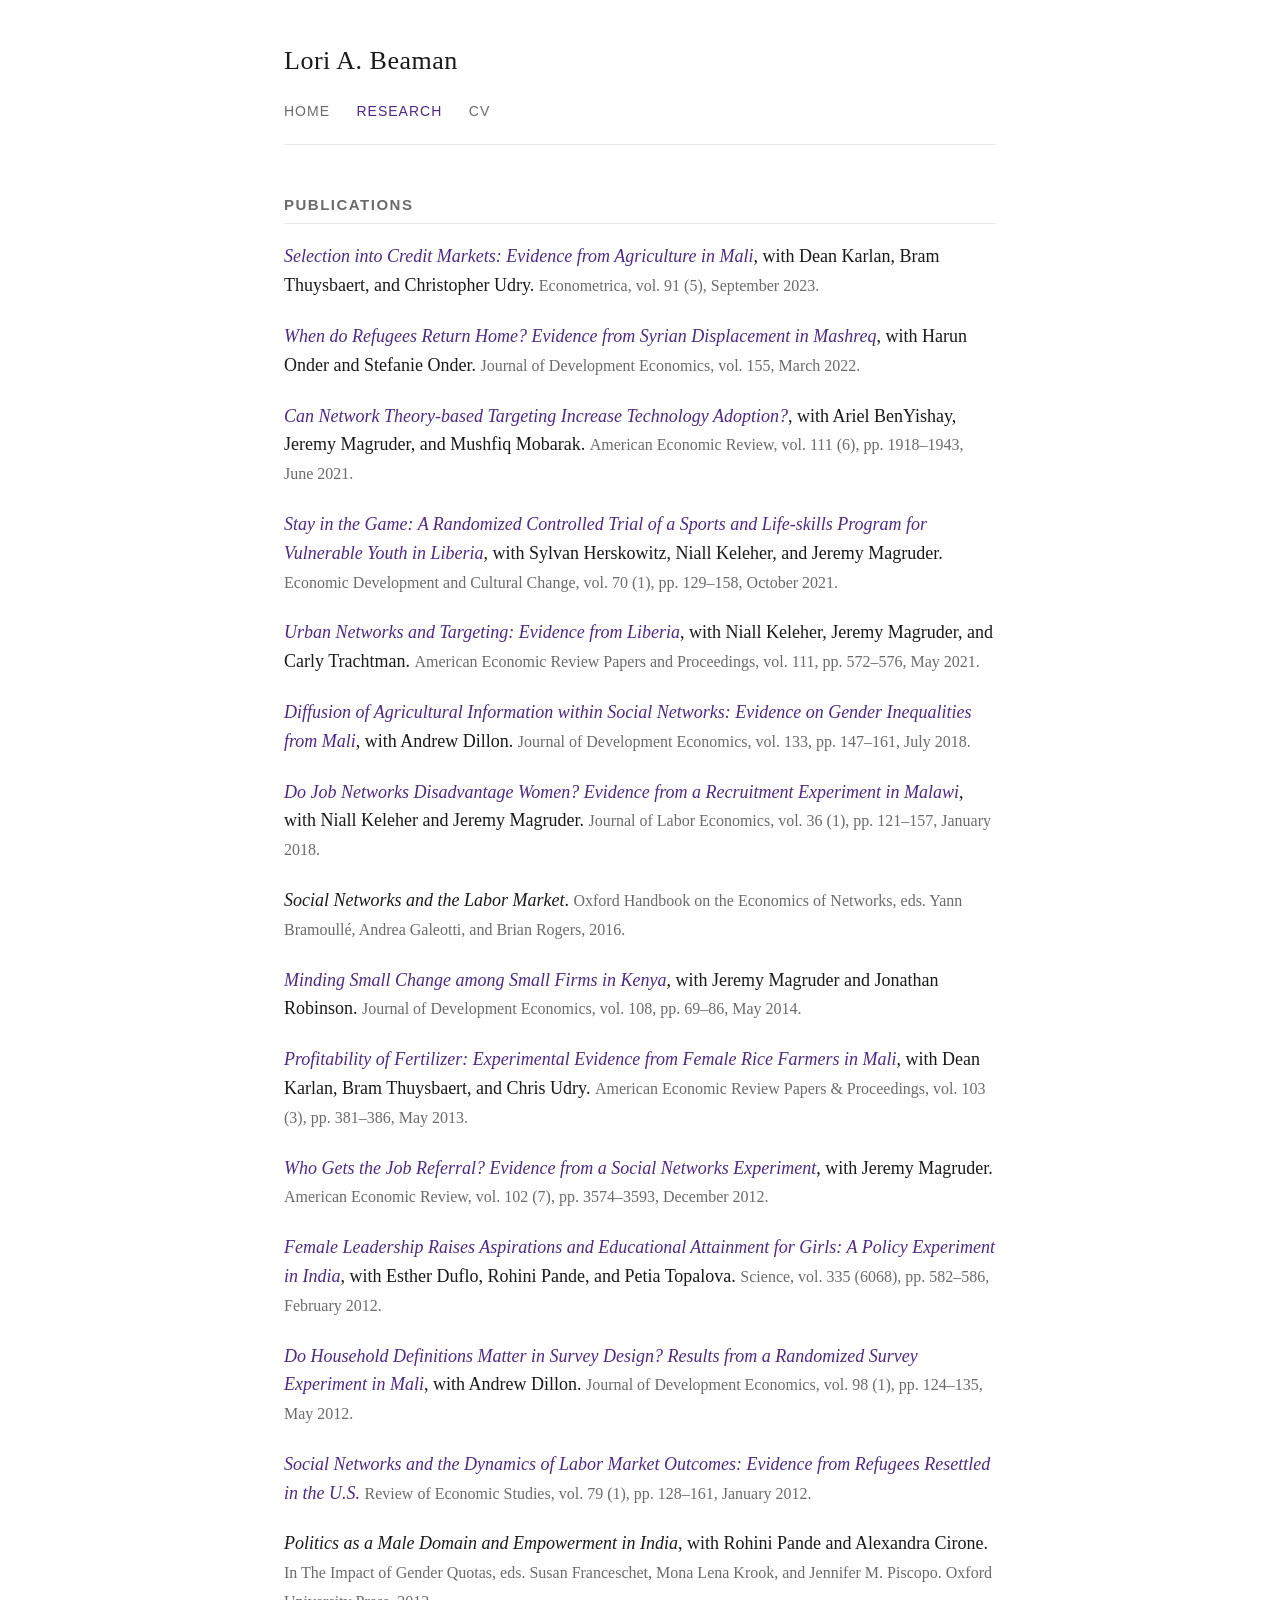
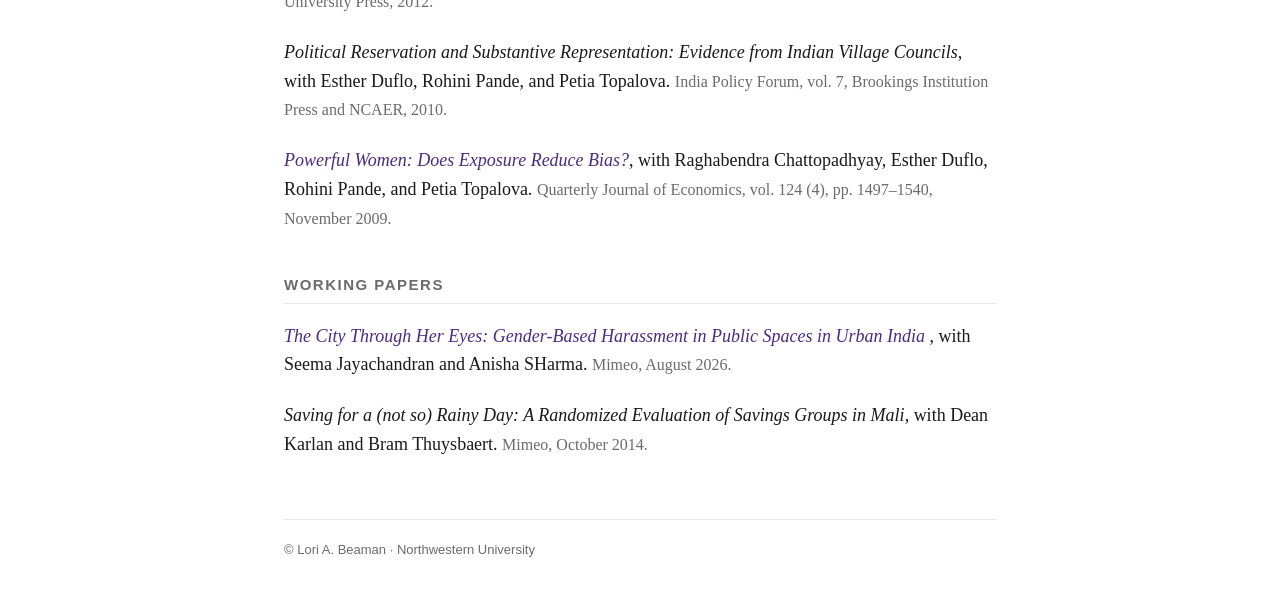
==== commit 21d570ce: "Update research.html" ====
--- a/research.html
+++ b/research.html
@@ -108,6 +108,11 @@
 
       <h2>Working Papers</h2>
       <ul class="pub-list">
+           <li>
+          <a class="pub-title" href="papers/street_harassment.pdf">The City Through Her Eyes: Gender-Based Harassment in Public Spaces in Urban India </a>,
+          with Seema Jayachandran and Anisha SHarma.
+         <span class="pub-meta">Mimeo, August 2026.</span>
+        </li>
         <li>
           <span class="pub-title">Saving for a (not so) Rainy Day: A Randomized Evaluation of Savings Groups in Mali</span>,
           with Dean Karlan and Bram Thuysbaert.
--- a/style.css
+++ b/style.css
@@ -2,8 +2,8 @@
   --ink: #1a1a1a;
   --muted: #6b6b6b;
   --rule: #e6e6e6;
-  --link: #7b1113; /* Northwestern-ish deep red */
-  --link-hover: #a1272a;
+  --link: #4e2a84; /* Northwestern purple */
+  --link-hover: #6b3fa0;
   --maxw: 760px;
 }
 
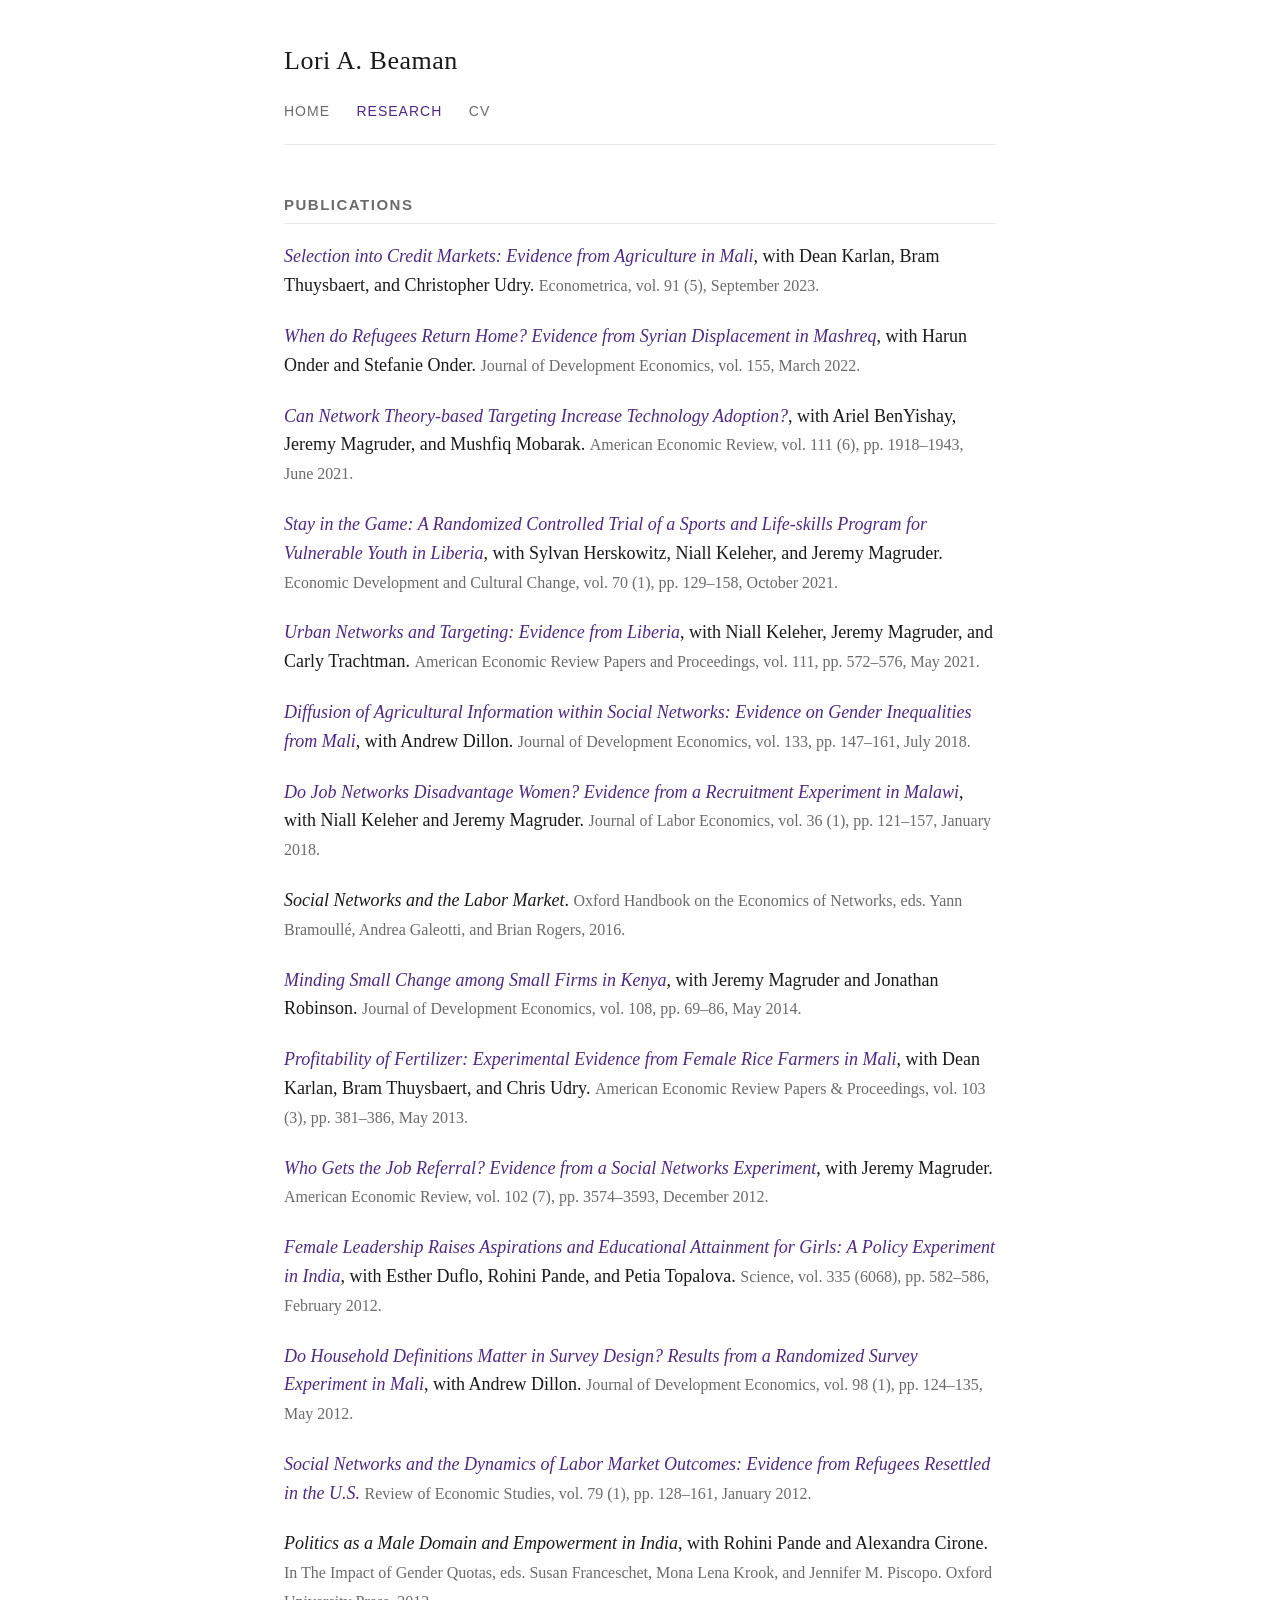
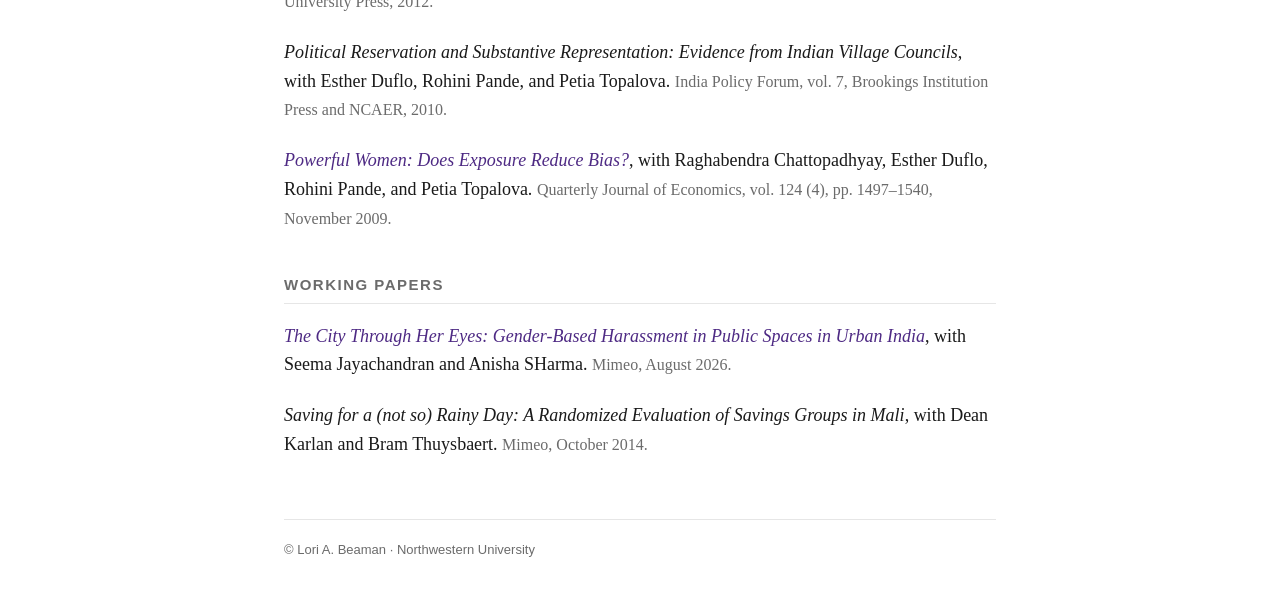
==== commit 949e6033: "Update research.html" ====
--- a/research.html
+++ b/research.html
@@ -109,7 +109,7 @@
       <h2>Working Papers</h2>
       <ul class="pub-list">
            <li>
-          <a class="pub-title" href="papers/street_harassment.pdf">The City Through Her Eyes: Gender-Based Harassment in Public Spaces in Urban India </a>,
+          <a class="pub-title" href="papers/street_harassment.pdf">The City Through Her Eyes: Gender-Based Harassment in Public Spaces in Urban India</a>,
           with Seema Jayachandran and Anisha SHarma.
          <span class="pub-meta">Mimeo, August 2026.</span>
         </li>
